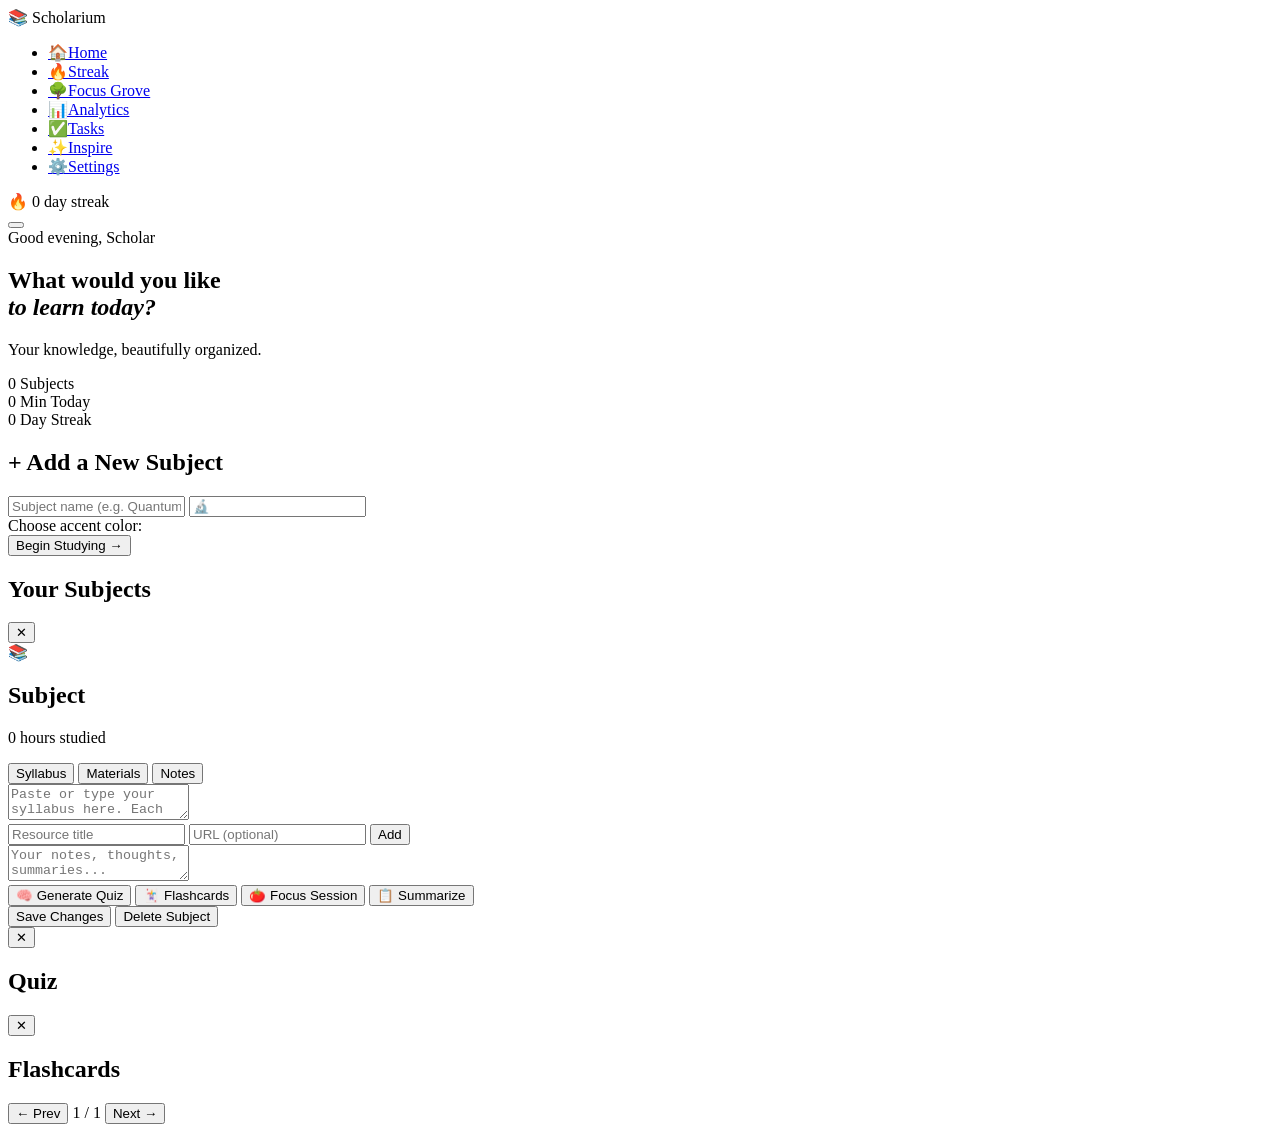
==== index.html @ d9ad67bb "Create index.html" ====
<!DOCTYPE html>
<html lang="en">
<head>
<meta charset="UTF-8">
<meta name="viewport" content="width=device-width, initial-scale=1.0">
<title>Scholarium — Your Study Sanctuary</title>
<link rel="stylesheet" href="theme.css">
<link rel="stylesheet" href="shared.css">
<link rel="preconnect" href="https://fonts.googleapis.com">
<link href="https://fonts.googleapis.com/css2?family=Cormorant+Garamond:ital,wght@0,300;0,400;0,600;1,300;1,400&family=Playfair+Display:ital,wght@0,700;1,500&family=EB+Garamond:ital,wght@0,400;0,500;1,400&family=Cinzel:wght@400;600&display=swap" rel="stylesheet">
</head>
<body>
<div class="page-wrapper">
  <!-- Ambient particles -->
  <div class="ambient-bg" id="ambientBg"></div>

  <!-- NAV -->
  <nav class="nav-sidebar" id="navSidebar">
    <div class="nav-logo">
      <span class="nav-logo-icon">📚</span>
      <span class="nav-logo-text">Scholarium</span>
    </div>
    <ul class="nav-links">
      <li><a href="index.html" class="nav-link active"><span class="nav-icon">🏠</span><span>Home</span></a></li>
      <li><a href="streak.html" class="nav-link"><span class="nav-icon">🔥</span><span>Streak</span></a></li>
      <li><a href="pomodoro.html" class="nav-link"><span class="nav-icon">🌳</span><span>Focus Grove</span></a></li>
      <li><a href="analytics.html" class="nav-link"><span class="nav-icon">📊</span><span>Analytics</span></a></li>
      <li><a href="todo.html" class="nav-link"><span class="nav-icon">✅</span><span>Tasks</span></a></li>
      <li><a href="inspire.html" class="nav-link"><span class="nav-icon">✨</span><span>Inspire</span></a></li>
      <li><a href="settings.html" class="nav-link"><span class="nav-icon">⚙️</span><span>Settings</span></a></li>
    </ul>
    <div class="nav-streak-badge" id="navStreakBadge">
      <span class="streak-fire">🔥</span>
      <span id="navStreakCount">0</span>
      <span class="streak-label">day streak</span>
    </div>
  </nav>

  <!-- HAMBURGER -->
  <button class="hamburger" id="hamburger" onclick="toggleNav()">
    <span></span><span></span><span></span>
  </button>

  <!-- MAIN CONTENT -->
  <main class="main-content">
    <!-- Hero -->
    <section class="hero-section">
      <div class="hero-greeting" id="heroGreeting">Good evening, Scholar</div>
      <h1 class="hero-title">What would you like<br><em>to learn today?</em></h1>
      <p class="hero-sub">Your knowledge, beautifully organized.</p>
      <div class="hero-stats">
        <div class="hero-stat">
          <span class="hero-stat-val" id="hsTotalSubjects">0</span>
          <span class="hero-stat-lab">Subjects</span>
        </div>
        <div class="hero-stat-div"></div>
        <div class="hero-stat">
          <span class="hero-stat-val" id="hsTodayMins">0</span>
          <span class="hero-stat-lab">Min Today</span>
        </div>
        <div class="hero-stat-div"></div>
        <div class="hero-stat">
          <span class="hero-stat-val" id="hsStreak">0</span>
          <span class="hero-stat-lab">Day Streak</span>
        </div>
      </div>
    </section>

    <!-- Add Subject -->
    <section class="section-card add-subject-card">
      <h2 class="section-title">+ Add a New Subject</h2>
      <div class="add-subject-form">
        <div class="form-row">
          <input type="text" id="newSubjectName" class="fancy-input" placeholder="Subject name (e.g. Quantum Physics)">
          <input type="text" id="newSubjectEmoji" class="fancy-input emoji-input" placeholder="🔬" maxlength="2">
        </div>
        <div class="color-picker-row">
          <span class="cp-label">Choose accent color:</span>
          <div class="color-swatches" id="colorSwatches">
            <div class="swatch active" data-color="#c8956c" style="background:#c8956c"></div>
            <div class="swatch" data-color="#7b9e8e" style="background:#7b9e8e"></div>
            <div class="swatch" data-color="#9b7fa8" style="background:#9b7fa8"></div>
            <div class="swatch" data-color="#d4a04a" style="background:#d4a04a"></div>
            <div class="swatch" data-color="#6e8fad" style="background:#6e8fad"></div>
            <div class="swatch" data-color="#c26b6b" style="background:#c26b6b"></div>
          </div>
        </div>
        <button class="btn-primary" onclick="addSubject()">Begin Studying →</button>
      </div>
    </section>

    <!-- Subjects Grid -->
    <section class="subjects-section">
      <h2 class="section-title">Your Subjects</h2>
      <div class="subjects-grid" id="subjectsGrid">
        <!-- populated by JS -->
      </div>
      <div class="empty-state" id="emptySubjects" style="display:none">
        <div class="empty-icon">📖</div>
        <p>No subjects yet. Add one above to begin your journey.</p>
      </div>
    </section>
  </main>
</div>

<!-- Subject Modal -->
<div class="modal-overlay" id="subjectModal" onclick="closeModal(event)">
  <div class="modal-box" onclick="event.stopPropagation()">
    <button class="modal-close" onclick="closeSubjectModal()">✕</button>
    <div class="modal-subject-header" id="modalSubjectHeader">
      <span class="modal-subject-icon" id="modalIcon">📚</span>
      <div>
        <h2 class="modal-subject-name" id="modalSubjectName">Subject</h2>
        <p class="modal-subject-time" id="modalSubjectTime">0 hours studied</p>
      </div>
    </div>
    <div class="modal-tabs">
      <button class="modal-tab active" onclick="switchTab('syllabus', this)">Syllabus</button>
      <button class="modal-tab" onclick="switchTab('materials', this)">Materials</button>
      <button class="modal-tab" onclick="switchTab('notes', this)">Notes</button>
    </div>
    <div class="modal-tab-content" id="tabSyllabus">
      <textarea id="syllabusText" class="fancy-textarea" placeholder="Paste or type your syllabus here. Each topic on a new line..."></textarea>
      <div class="syllabus-topics" id="syllabusTopicsList"></div>
    </div>
    <div class="modal-tab-content hidden" id="tabMaterials">
      <div class="materials-add-row">
        <input type="text" id="matTitle" class="fancy-input" placeholder="Resource title">
        <input type="url" id="matUrl" class="fancy-input" placeholder="URL (optional)">
        <button class="btn-secondary" onclick="addMaterial()">Add</button>
      </div>
      <div id="materialsList" class="materials-list"></div>
    </div>
    <div class="modal-tab-content hidden" id="tabNotes">
      <textarea id="notesText" class="fancy-textarea tall" placeholder="Your notes, thoughts, summaries..."></textarea>
    </div>
    <div class="modal-actions">
      <button class="btn-action" onclick="generateQuiz()">🧠 Generate Quiz</button>
      <button class="btn-action" onclick="makeFlashcards()">🃏 Flashcards</button>
      <button class="btn-action" onclick="goPomodoro()">🍅 Focus Session</button>
      <button class="btn-action" onclick="summarizeSyllabus()">📋 Summarize</button>
    </div>
    <div class="btn-row-bottom">
      <button class="btn-primary" onclick="saveSubjectData()">Save Changes</button>
      <button class="btn-danger" onclick="deleteSubject()">Delete Subject</button>
    </div>
  </div>
</div>

<!-- Quiz Modal -->
<div class="modal-overlay" id="quizModal" onclick="closeQuizModal(event)">
  <div class="modal-box" onclick="event.stopPropagation()">
    <button class="modal-close" onclick="closeQuizModal()">✕</button>
    <h2 class="modal-title" id="quizTitle">Quiz</h2>
    <div id="quizContent" class="quiz-content"></div>
  </div>
</div>

<!-- Flashcard Modal -->
<div class="modal-overlay" id="flashModal" onclick="closeFlashModal(event)">
  <div class="modal-box flash-modal-box" onclick="event.stopPropagation()">
    <button class="modal-close" onclick="closeFlashModal()">✕</button>
    <h2 class="modal-title" id="flashTitle">Flashcards</h2>
    <div id="flashContent" class="flash-content">
      <div class="flashcard" id="flashcard" onclick="flipCard()">
        <div class="flashcard-inner" id="flashcardInner">
          <div class="flashcard-front" id="flashFront"></div>
          <div class="flashcard-back" id="flashBack"></div>
        </div>
      </div>
      <div class="flash-nav">
        <button class="btn-secondary" onclick="prevCard()">← Prev</button>
        <span id="flashCounter">1 / 1</span>
        <button class="btn-secondary" onclick="nextCard()">Next →</button>
      </div>
    </div>
  </div>
</div>

<script src="app.js"></script>
<script>
// Home page specific
document.addEventListener('DOMContentLoaded', () => {
  applyTheme();
  updateGreeting();
  renderSubjects();
  updateHeroStats();
  spawnParticles();
  initColorSwatches();
  checkAndUpdateStreak();
});

function updateGreeting() {
  const h = new Date().getHours();
  const g = h < 12 ? 'Good morning' : h < 17 ? 'Good afternoon' : 'Good evening';
  document.getElementById('heroGreeting').textContent = `${g}, Scholar`;
}

function updateHeroStats() {
  const subjects = getSubjects();
  const streak = getStreak();
  const todayMins = getTodayStudyMins();
  document.getElementById('hsTotalSubjects').textContent = subjects.length;
  document.getElementById('hsStreak').textContent = streak;
  document.getElementById('hsTodayMins').textContent = todayMins;
  document.getElementById('navStreakCount').textContent = streak;
}

let selectedColor = '#c8956c';
let currentSubjectId = null;
let currentTab = 'syllabus';
let flashcards = [];
let flashIdx = 0;

function initColorSwatches() {
  document.querySelectorAll('.swatch').forEach(s => {
    s.addEventListener('click', () => {
      document.querySelectorAll('.swatch').forEach(x => x.classList.remove('active'));
      s.classList.add('active');
      selectedColor = s.dataset.color;
    });
  });
}

function addSubject() {
  const name = document.getElementById('newSubjectName').value.trim();
  const emoji = document.getElementById('newSubjectEmoji').value.trim() || '📚';
  if (!name) { showToast('Please enter a subject name!'); return; }
  const subjects = getSubjects();
  const id = Date.now().toString();
  subjects.push({ id, name, emoji, color: selectedColor, syllabus: '', materials: [], notes: '', timeStudied: 0, createdAt: new Date().toISOString() });
  saveSubjects(subjects);
  document.getElementById('newSubjectName').value = '';
  document.getElementById('newSubjectEmoji').value = '';
  renderSubjects();
  updateHeroStats();
  showToast('Subject added! 📚');
}

function renderSubjects() {
  const subjects = getSubjects();
  const grid = document.getElementById('subjectsGrid');
  const empty = document.getElementById('emptySubjects');
  grid.innerHTML = '';
  if (!subjects.length) { empty.style.display = 'flex'; return; }
  empty.style.display = 'none';
  subjects.forEach(s => {
    const hours = Math.floor((s.timeStudied || 0) / 60);
    const mins = (s.timeStudied || 0) % 60;
    const timeStr = hours > 0 ? `${hours}h ${mins}m` : `${mins}m`;
    const card = document.createElement('div');
    card.className = 'subject-card';
    card.style.setProperty('--subject-color', s.color || '#c8956c');
    card.innerHTML = `
      <div class="subject-card-glow"></div>
      <div class="subject-card-top">
        <span class="subject-emoji">${s.emoji}</span>
        <span class="subject-time-badge">${timeStr}</span>
      </div>
      <h3 class="subject-name">${s.name}</h3>
      <div class="subject-progress-bar"><div class="subject-progress-fill" style="width:${Math.min((s.timeStudied||0)/300*100,100)}%"></div></div>
      <div class="subject-card-actions">
        <button class="card-btn" onclick="openSubjectModal('${s.id}')">Open →</button>
        <button class="card-btn-icon" onclick="event.stopPropagation(); startFocusSession('${s.id}')">🍅</button>
      </div>
    `;
    grid.appendChild(card);
  });
}

function openSubjectModal(id) {
  const subjects = getSubjects();
  const s = subjects.find(x => x.id === id);
  if (!s) return;
  currentSubjectId = id;
  document.getElementById('modalIcon').textContent = s.emoji;
  document.getElementById('modalSubjectName').textContent = s.name;
  document.getElementById('modalSubjectHeader').style.setProperty('--subject-color', s.color);
  const hours = Math.floor((s.timeStudied || 0) / 60);
  const mins = (s.timeStudied || 0) % 60;
  document.getElementById('modalSubjectTime').textContent = `${hours}h ${mins}m studied`;
  document.getElementById('syllabusText').value = s.syllabus || '';
  document.getElementById('notesText').value = s.notes || '';
  renderMaterials(s.materials || []);
  renderSyllabusTopics(s.syllabus || '');
  switchTab('syllabus', document.querySelector('.modal-tab.active'));
  document.getElementById('subjectModal').classList.add('active');
}

function closeSubjectModal() { document.getElementById('subjectModal').classList.remove('active'); }
function closeModal(e) { if (e.target === document.getElementById('subjectModal')) closeSubjectModal(); }

function switchTab(tab, btn) {
  currentTab = tab;
  document.querySelectorAll('.modal-tab-content').forEach(t => t.classList.add('hidden'));
  document.querySelectorAll('.modal-tab').forEach(t => t.classList.remove('active'));
  document.getElementById('tab' + tab.charAt(0).toUpperCase() + tab.slice(1)).classList.remove('hidden');
  if (btn) btn.classList.add('active');
  if (tab === 'syllabus') renderSyllabusTopics(document.getElementById('syllabusText').value);
}

function renderSyllabusTopics(text) {
  const topics = text.split('\n').filter(t => t.trim());
  const list = document.getElementById('syllabusTopicsList');
  list.innerHTML = topics.map((t, i) => `<div class="topic-chip"><span class="topic-num">${i+1}</span>${t.trim()}</div>`).join('');
  document.getElementById('syllabusText').oninput = () => renderSyllabusTopics(document.getElementById('syllabusText').value);
}

function renderMaterials(mats) {
  const list = document.getElementById('materialsList');
  list.innerHTML = mats.map((m, i) => `
    <div class="material-item">
      <span class="mat-icon">📄</span>
      <div class="mat-info">
        <span class="mat-title">${m.title}</span>
        ${m.url ? `<a href="${m.url}" target="_blank" class="mat-url">${m.url}</a>` : ''}
      </div>
      <button class="mat-del" onclick="deleteMaterial(${i})">✕</button>
    </div>
  `).join('');
}

function addMaterial() {
  const title = document.getElementById('matTitle').value.trim();
  const url = document.getElementById('matUrl').value.trim();
  if (!title) return;
  const subjects = getSubjects();
  const s = subjects.find(x => x.id === currentSubjectId);
  if (!s) return;
  s.materials = s.materials || [];
  s.materials.push({ title, url });
  saveSubjects(subjects);
  renderMaterials(s.materials);
  document.getElementById('matTitle').value = '';
  document.getElementById('matUrl').value = '';
}

function deleteMaterial(i) {
  const subjects = getSubjects();
  const s = subjects.find(x => x.id === currentSubjectId);
  if (!s) return;
  s.materials.splice(i, 1);
  saveSubjects(subjects);
  renderMaterials(s.materials);
}

function saveSubjectData() {
  const subjects = getSubjects();
  const s = subjects.find(x => x.id === currentSubjectId);
  if (!s) return;
  s.syllabus = document.getElementById('syllabusText').value;
  s.notes = document.getElementById('notesText').value;
  saveSubjects(subjects);
  renderSubjects();
  showToast('Saved! ✨');
}

function deleteSubject() {
  if (!confirm('Delete this subject? This cannot be undone.')) return;
  let subjects = getSubjects().filter(x => x.id !== currentSubjectId);
  saveSubjects(subjects);
  closeSubjectModal();
  renderSubjects();
  updateHeroStats();
  showToast('Subject deleted.');
}

function goPomodoro() {
  const subjects = getSubjects();
  const s = subjects.find(x => x.id === currentSubjectId);
  localStorage.setItem('pomodoroSubject', JSON.stringify({ id: s.id, name: s.name, emoji: s.emoji }));
  window.location.href = 'pomodoro.html';
}

function startFocusSession(id) {
  const subjects = getSubjects();
  const s = subjects.find(x => x.id === id);
  localStorage.setItem('pomodoroSubject', JSON.stringify({ id: s.id, name: s.name, emoji: s.emoji }));
  window.location.href = 'pomodoro.html';
}

async function generateQuiz() {
  const subjects = getSubjects();
  const s = subjects.find(x => x.id === currentSubjectId);
  const syllabus = s?.syllabus || '';
  if (!syllabus.trim()) { showToast('Add a syllabus first!'); return; }
  document.getElementById('quizTitle').textContent = `Quiz: ${s.name}`;
  document.getElementById('quizContent').innerHTML = '<div class="loading-quiz"><div class="spinner"></div><p>Generating quiz questions...</p></div>';
  document.getElementById('quizModal').classList.add('active');
  try {
    const res = await fetch('https://api.anthropic.com/v1/messages', {
      method: 'POST',
      headers: { 'Content-Type': 'application/json' },
      body: JSON.stringify({
        model: 'claude-sonnet-4-20250514',
        max_tokens: 1000,
        messages: [{ role: 'user', content: `Generate 5 multiple choice quiz questions based on this syllabus. Return ONLY valid JSON array, no markdown, no explanation:\n${syllabus}\n\nFormat: [{"question":"...","options":["A)...","B)...","C)...","D)..."],"answer":"A"}]` }]
      })
    });
    const data = await res.json();
    const text = data.content?.[0]?.text || '[]';
    const cleaned = text.replace(/```json|```/g, '').trim();
    const questions = JSON.parse(cleaned);
    renderQuiz(questions);
  } catch(e) {
    document.getElementById('quizContent').innerHTML = '<p class="error-msg">Could not generate quiz. Please try again.</p>';
  }
}

function renderQuiz(questions) {
  let html = '<div class="quiz-questions">';
  questions.forEach((q, qi) => {
    html += `<div class="quiz-q"><p class="q-text"><strong>Q${qi+1}.</strong> ${q.question}</p><div class="q-options">`;
    q.options.forEach((opt, oi) => {
      html += `<label class="q-option"><input type="radio" name="q${qi}" value="${opt[0]}"> ${opt}</label>`;
    });
    html += `</div><div class="q-reveal hidden" id="reveal${qi}"><span class="correct-badge">✓ Correct: ${q.answer}) ${q.options.find(o=>o.startsWith(q.answer))||''}</span></div></div>`;
  });
  html += `</div><button class="btn-primary mt" onclick="checkQuiz(${JSON.stringify(questions).replace(/"/g,'&quot;')})">Check Answers</button>`;
  document.getElementById('quizContent').innerHTML = html;
}

function checkQuiz(questions) {
  let score = 0;
  questions.forEach((q, qi) => {
    const sel = document.querySelector(`input[name="q${qi}"]:checked`);
    const reveal = document.getElementById(`reveal${qi}`);
    reveal.classList.remove('hidden');
    if (sel && sel.value === q.answer) { score++; reveal.querySelector('.correct-badge').style.color = 'var(--success)'; }
    else reveal.querySelector('.correct-badge').style.color = 'var(--error)';
  });
  showToast(`Score: ${score}/${questions.length} 🎉`);
}

function closeQuizModal(e) {
  if (!e || e.target === document.getElementById('quizModal')) document.getElementById('quizModal').classList.remove('active');
}

async function makeFlashcards() {
  const subjects = getSubjects();
  const s = subjects.find(x => x.id === currentSubjectId);
  const syllabus = s?.syllabus || '';
  if (!syllabus.trim()) { showToast('Add a syllabus first!'); return; }
  document.getElementById('flashTitle').textContent = `Flashcards: ${s.name}`;
  document.getElementById('flashcard').style.display = 'none';
  document.querySelector('.flash-nav').style.display = 'none';
  document.getElementById('flashContent').insertAdjacentHTML('afterbegin', '<div class="loading-quiz" id="flashLoading"><div class="spinner"></div><p>Creating flashcards...</p></div>');
  document.getElementById('flashModal').classList.add('active');
  try {
    const res = await fetch('https://api.anthropic.com/v1/messages', {
      method: 'POST',
      headers: { 'Content-Type': 'application/json' },
      body: JSON.stringify({
        model: 'claude-sonnet-4-20250514',
        max_tokens: 1000,
        messages: [{ role: 'user', content: `Create 8 flashcards from this syllabus. Return ONLY valid JSON, no markdown:\n${syllabus}\n\nFormat: [{"front":"term or question","back":"definition or answer"}]` }]
      })
    });
    const data = await res.json();
    const text = data.content?.[0]?.text || '[]';
    const cleaned = text.replace(/```json|```/g, '').trim();
    flashcards = JSON.parse(cleaned);
    flashIdx = 0;
    document.getElementById('flashLoading')?.remove();
    showFlashcard();
    document.getElementById('flashcard').style.display = 'block';
    document.querySelector('.flash-nav').style.display = 'flex';
  } catch(e) {
    document.getElementById('flashLoading')?.remove();
    document.getElementById('flashContent').insertAdjacentHTML('afterbegin', '<p class="error-msg">Could not create flashcards.</p>');
  }
}

function showFlashcard() {
  if (!flashcards.length) return;
  const card = flashcards[flashIdx];
  document.getElementById('flashFront').textContent = card.front;
  document.getElementById('flashBack').textContent = card.back;
  document.getElementById('flashcardInner').classList.remove('flipped');
  document.getElementById('flashCounter').textContent = `${flashIdx+1} / ${flashcards.length}`;
}

function flipCard() { document.getElementById('flashcardInner').classList.toggle('flipped'); }
function prevCard() { if (flashIdx > 0) { flashIdx--; showFlashcard(); } }
function nextCard() { if (flashIdx < flashcards.length-1) { flashIdx++; showFlashcard(); } }
function closeFlashModal(e) { if (!e || e.target === document.getElementById('flashModal')) document.getElementById('flashModal').classList.remove('active'); }

async function summarizeSyllabus() {
  const subjects = getSubjects();
  const s = subjects.find(x => x.id === currentSubjectId);
  const syllabus = s?.syllabus || '';
  if (!syllabus.trim()) { showToast('Add a syllabus first!'); return; }
  showToast('Summarizing... ✨');
  try {
    const res = await fetch('https://api.anthropic.com/v1/messages', {
      method: 'POST',
      headers: { 'Content-Type': 'application/json' },
      body: JSON.stringify({
        model: 'claude-sonnet-4-20250514',
        max_tokens: 1000,
        messages: [{ role: 'user', content: `Summarize this syllabus into key learning objectives and main topics, beautifully formatted:\n${syllabus}` }]
      })
    });
    const data = await res.json();
    const text = data.content?.[0]?.text || '';
    document.getElementById('notesText').value = (document.getElementById('notesText').value ? document.getElementById('notesText').value + '\n\n--- AI Summary ---\n' : '--- AI Summary ---\n') + text;
    switchTab('notes', document.querySelectorAll('.modal-tab')[2]);
    showToast('Summary added to notes! 📋');
  } catch(e) { showToast('Could not summarize.'); }
}

function spawnParticles() {
  const bg = document.getElementById('ambientBg');
  for (let i = 0; i < 18; i++) {
    const p = document.createElement('div');
    p.className = 'particle';
    p.style.cssText = `left:${Math.random()*100}%;top:${Math.random()*100}%;animation-delay:${Math.random()*8}s;animation-duration:${6+Math.random()*6}s;width:${2+Math.random()*3}px;height:${2+Math.random()*3}px;opacity:${0.1+Math.random()*0.3}`;
    bg.appendChild(p);
  }
}
</script>
</body>
</html>
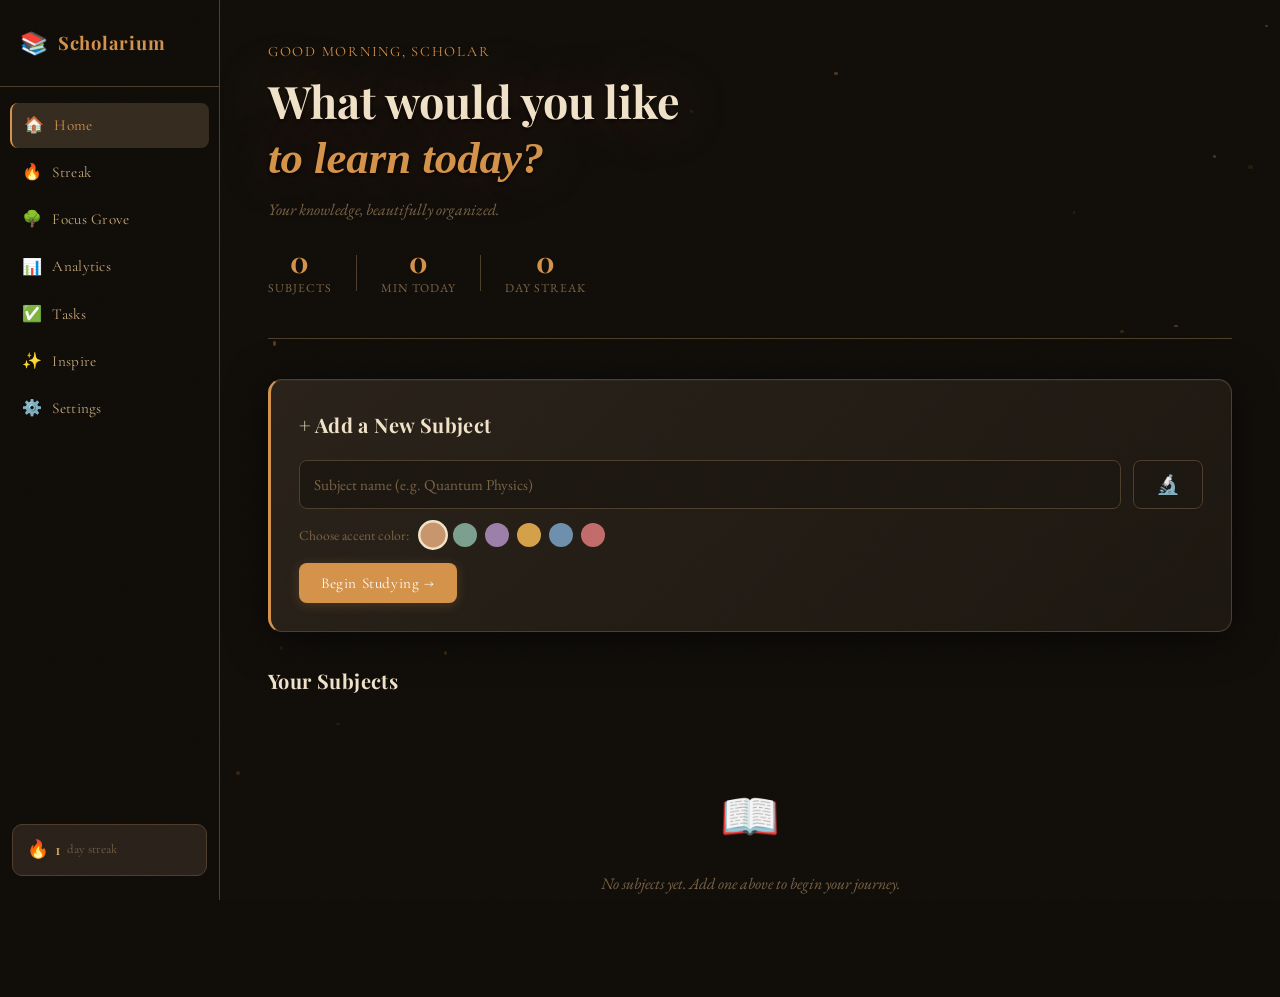
==== commit 5b38d797: "Update index.html" ====
--- a/index.html
+++ b/index.html
@@ -2,7 +2,7 @@
 <html lang="en">
 <head>
 <meta charset="UTF-8">
-<meta name="viewport" content="width=device-width, initial-scale=1.0">
+<meta name="viewport" content="width=device-width, initial-scale=1.0, viewport-fit=cover">
 <title>Scholarium — Your Study Sanctuary</title>
 <link rel="stylesheet" href="theme.css">
 <link rel="stylesheet" href="shared.css">
@@ -21,13 +21,13 @@
       <span class="nav-logo-text">Scholarium</span>
     </div>
     <ul class="nav-links">
-      <li><a href="index.html" class="nav-link active"><span class="nav-icon">🏠</span><span>Home</span></a></li>
-      <li><a href="streak.html" class="nav-link"><span class="nav-icon">🔥</span><span>Streak</span></a></li>
-      <li><a href="pomodoro.html" class="nav-link"><span class="nav-icon">🌳</span><span>Focus Grove</span></a></li>
-      <li><a href="analytics.html" class="nav-link"><span class="nav-icon">📊</span><span>Analytics</span></a></li>
-      <li><a href="todo.html" class="nav-link"><span class="nav-icon">✅</span><span>Tasks</span></a></li>
-      <li><a href="inspire.html" class="nav-link"><span class="nav-icon">✨</span><span>Inspire</span></a></li>
-      <li><a href="settings.html" class="nav-link"><span class="nav-icon">⚙️</span><span>Settings</span></a></li>
+      <li><a href="index.html" class="nav-link active" onclick="closeNav()"><span class="nav-icon">🏠</span><span>Home</span></a></li>
+      <li><a href="streak.html" class="nav-link" onclick="closeNav()"><span class="nav-icon">🔥</span><span>Streak</span></a></li>
+      <li><a href="pomodoro.html" class="nav-link" onclick="closeNav()"><span class="nav-icon">🌳</span><span>Focus Grove</span></a></li>
+      <li><a href="analytics.html" class="nav-link" onclick="closeNav()"><span class="nav-icon">📊</span><span>Analytics</span></a></li>
+      <li><a href="todo.html" class="nav-link" onclick="closeNav()"><span class="nav-icon">✅</span><span>Tasks</span></a></li>
+      <li><a href="inspire.html" class="nav-link" onclick="closeNav()"><span class="nav-icon">✨</span><span>Inspire</span></a></li>
+      <li><a href="settings.html" class="nav-link" onclick="closeNav()"><span class="nav-icon">⚙️</span><span>Settings</span></a></li>
     </ul>
     <div class="nav-streak-badge" id="navStreakBadge">
       <span class="streak-fire">🔥</span>
@@ -176,6 +176,23 @@
     </div>
   </div>
 </div>
+
+
+<!-- Nav overlay (mobile) -->
+<div class="nav-overlay" id="navOverlay"></div>
+
+<!-- Bottom nav (mobile) -->
+<nav class="bottom-nav">
+  <div class="bottom-nav-inner">
+    <a href="index.html" class="bottom-nav-item active"><span class="bottom-nav-icon">🏠</span><span class="bottom-nav-label">Home</span></a>
+    <a href="streak.html" class="bottom-nav-item "><span class="bottom-nav-icon">🔥</span><span class="bottom-nav-label">Streak</span></a>
+    <a href="pomodoro.html" class="bottom-nav-item "><span class="bottom-nav-icon">🌳</span><span class="bottom-nav-label">Grove</span></a>
+    <a href="analytics.html" class="bottom-nav-item "><span class="bottom-nav-icon">📊</span><span class="bottom-nav-label">Stats</span></a>
+    <a href="todo.html" class="bottom-nav-item "><span class="bottom-nav-icon">✅</span><span class="bottom-nav-label">Tasks</span></a>
+    <a href="inspire.html" class="bottom-nav-item "><span class="bottom-nav-icon">✨</span><span class="bottom-nav-label">Inspire</span></a>
+    <a href="settings.html" class="bottom-nav-item "><span class="bottom-nav-icon">⚙️</span><span class="bottom-nav-label">Settings</span></a>
+  </div>
+</nav>
 
 <script src="app.js"></script>
 <script>
--- a/theme.css
+++ b/theme.css
@@ -0,0 +1,317 @@
+/* ===== SCHOLARIUM — THEME CSS ===== */
+
+/* ──────────────────────────────────────────
+   DARK ACADEMIA — Candlelight. Dusty tomes.
+   ────────────────────────────────────────── */
+:root,
+[data-theme="dark-academia"] {
+  --bg:              #110e0a;
+  --bg2:             #1c1710;
+  --bg3:             #261f15;
+  --surface:         #2a221a;
+  --surface2:        #352b1f;
+  --border:          #4e3e2c;
+  --text:            #f0e2c8;
+  --text2:           #c4a87a;
+  --text3:           #7a6244;
+  --accent:          #d4924a;
+  --accent2:         #e8c06a;
+  --accent3:         #a06838;
+  --glow:            rgba(212,146,74,0.22);
+  --glow2:           rgba(232,192,106,0.14);
+  --success:         #6e9e7e;
+  --error:           #b85050;
+  --nav-bg:          rgba(17,14,10,0.97);
+  --card-shadow:     0 6px 40px rgba(0,0,0,0.6), inset 0 1px 0 rgba(255,255,255,0.04);
+  --particle-color:  #d4924a;
+  --font-display:    'Playfair Display', 'Cormorant Garamond', Georgia, serif;
+  --font-body:       'EB Garamond', Georgia, serif;
+  --font-ui:         'Cormorant Garamond', Georgia, serif;
+  --hero-gradient:   radial-gradient(ellipse at 30% 60%, #2a1a08 0%, #110e0a 60%);
+  --hero-text-shadow:0 0 60px rgba(212,146,74,0.35), 0 2px 4px rgba(0,0,0,0.8);
+  --scrollbar-thumb: #4e3e2c;
+  --nav-accent-line: #d4924a;
+  --ring-color:      #d4924a;
+  --tree-trunk:      #7a5c30;
+  --tree-foliage:    #4a7a50;
+  --ground-color:    #2a1e0e;
+  --sky-color:       #1a1208;
+}
+
+/* ──────────────────────────────────────────
+   LIGHT ACADEMIA — Parchment. Morning libraries.
+   ────────────────────────────────────────── */
+[data-theme="light-academia"] {
+  --bg:              #f2ead8;
+  --bg2:             #e8dfc8;
+  --bg3:             #dcd2ba;
+  --surface:         #faf6ec;
+  --surface2:        #f0e8d4;
+  --border:          #c4b090;
+  --text:            #2a1e0c;
+  --text2:           #5c4422;
+  --text3:           #9a7c50;
+  --accent:          #7a4e28;
+  --accent2:         #c4843c;
+  --accent3:         #9a6038;
+  --glow:            rgba(122,78,40,0.18);
+  --glow2:           rgba(196,132,60,0.12);
+  --success:         #4e7850;
+  --error:           #963030;
+  --nav-bg:          rgba(242,234,216,0.97);
+  --card-shadow:     0 4px 24px rgba(80,50,20,0.14), inset 0 1px 0 rgba(255,255,255,0.7);
+  --particle-color:  #c4843c;
+  --font-display:    'Playfair Display', 'Cormorant Garamond', Georgia, serif;
+  --font-body:       'EB Garamond', Georgia, serif;
+  --font-ui:         'Cormorant Garamond', Georgia, serif;
+  --hero-gradient:   radial-gradient(ellipse at 60% 30%, #f8f0d8 0%, #e8dcc4 100%);
+  --hero-text-shadow:0 0 40px rgba(122,78,40,0.18), 0 1px 2px rgba(80,50,20,0.3);
+  --scrollbar-thumb: #c4b090;
+  --nav-accent-line: #7a4e28;
+  --ring-color:      #7a4e28;
+  --tree-trunk:      #6e4820;
+  --tree-foliage:    #5a8040;
+  --ground-color:    #c4a060;
+  --sky-color:       #d8c8a0;
+}
+
+/* ──────────────────────────────────────────
+   COTTAGECORE — Moss and rain. Wild herbs.
+   ────────────────────────────────────────── */
+[data-theme="cottagecore"] {
+  --bg:              #0e130e;
+  --bg2:             #141b12;
+  --bg3:             #1c2418;
+  --surface:         #202a1c;
+  --surface2:        #2a3624;
+  --border:          #3e5434;
+  --text:            #e4f0d8;
+  --text2:           #a8c890;
+  --text3:           #6a8858;
+  --accent:          #7ec86e;
+  --accent2:         #c8d870;
+  --accent3:         #5ea050;
+  --glow:            rgba(126,200,110,0.2);
+  --glow2:           rgba(200,216,112,0.13);
+  --success:         #7ec86e;
+  --error:           #c86060;
+  --nav-bg:          rgba(14,19,14,0.97);
+  --card-shadow:     0 6px 32px rgba(0,0,0,0.5), inset 0 1px 0 rgba(126,200,110,0.06);
+  --particle-color:  #7ec86e;
+  --font-display:    'Playfair Display', Georgia, serif;
+  --font-body:       'EB Garamond', Georgia, serif;
+  --font-ui:         'Cormorant Garamond', Georgia, serif;
+  --hero-gradient:   radial-gradient(ellipse at 20% 70%, #0a1a08 0%, #0e130e 70%);
+  --hero-text-shadow:0 0 50px rgba(126,200,110,0.3), 0 2px 4px rgba(0,0,0,0.7);
+  --scrollbar-thumb: #3e5434;
+  --nav-accent-line: #7ec86e;
+  --ring-color:      #7ec86e;
+  --tree-trunk:      #5a3a18;
+  --tree-foliage:    #4a9040;
+  --ground-color:    #1e3018;
+  --sky-color:       #0e1a0e;
+}
+
+/* ──────────────────────────────────────────
+   INDIE — Neon signs. Vinyl records. 2am glow.
+   ────────────────────────────────────────── */
+[data-theme="indie"] {
+  --bg:              #08080f;
+  --bg2:             #0e0e1c;
+  --bg3:             #141428;
+  --surface:         #181830;
+  --surface2:        #1e1e3c;
+  --border:          #30305a;
+  --text:            #f0eaff;
+  --text2:           #b090e0;
+  --text3:           #6858a0;
+  --accent:          #e060f0;
+  --accent2:         #60c0f8;
+  --accent3:         #a050e0;
+  --glow:            rgba(224,96,240,0.25);
+  --glow2:           rgba(96,192,248,0.18);
+  --success:         #50e0a0;
+  --error:           #f06060;
+  --nav-bg:          rgba(8,8,15,0.97);
+  --card-shadow:     0 6px 40px rgba(0,0,0,0.7), 0 0 0 1px rgba(224,96,240,0.08);
+  --particle-color:  #e060f0;
+  --font-display:    'Playfair Display', sans-serif;
+  --font-body:       'EB Garamond', serif;
+  --font-ui:         'Cormorant Garamond', serif;
+  --hero-gradient:   radial-gradient(ellipse at 40% 50%, #1a0820 0%, #08080f 65%);
+  --hero-text-shadow:0 0 40px rgba(224,96,240,0.5), 0 0 80px rgba(96,192,248,0.2);
+  --scrollbar-thumb: #30305a;
+  --nav-accent-line: #e060f0;
+  --ring-color:      #e060f0;
+  --tree-trunk:      #604090;
+  --tree-foliage:    #a030c0;
+  --ground-color:    #140820;
+  --sky-color:       #080810;
+}
+
+/* ──────────────────────────────────────────
+   ETHEREAL — Quartz crystals. Cloud temples.
+   ────────────────────────────────────────── */
+[data-theme="ethereal"] {
+  --bg:              #f8f4ff;
+  --bg2:             #f0ebff;
+  --bg3:             #e6dfff;
+  --surface:         #ffffff;
+  --surface2:        #f5f0ff;
+  --border:          #ccc0f0;
+  --text:            #281440;
+  --text2:           #5c3890;
+  --text3:           #9878c8;
+  --accent:          #8840d0;
+  --accent2:         #d060f0;
+  --accent3:         #6030b0;
+  --glow:            rgba(136,64,208,0.18);
+  --glow2:           rgba(208,96,240,0.12);
+  --success:         #40c888;
+  --error:           #e04060;
+  --nav-bg:          rgba(248,244,255,0.97);
+  --card-shadow:     0 4px 28px rgba(100,60,180,0.14), inset 0 1px 0 rgba(255,255,255,0.9);
+  --particle-color:  #8840d0;
+  --font-display:    'Playfair Display', serif;
+  --font-body:       'EB Garamond', serif;
+  --font-ui:         'Cormorant Garamond', serif;
+  --hero-gradient:   radial-gradient(ellipse at 60% 40%, #f0e4ff 0%, #e8dcff 100%);
+  --hero-text-shadow:0 0 40px rgba(136,64,208,0.28), 0 1px 2px rgba(80,40,160,0.2);
+  --scrollbar-thumb: #ccc0f0;
+  --nav-accent-line: #8840d0;
+  --ring-color:      #8840d0;
+  --tree-trunk:      #6838a8;
+  --tree-foliage:    #a868e0;
+  --ground-color:    #e0d4f8;
+  --sky-color:       #f0e8ff;
+}
+
+/* ──────────────────────────────────────────
+   FAIRYCORE — Golden hour. Fireflies. Glades.
+   ────────────────────────────────────────── */
+[data-theme="fairycore"] {
+  --bg:              #0c0a04;
+  --bg2:             #16120a;
+  --bg3:             #201a0e;
+  --surface:         #261e10;
+  --surface2:        #302616;
+  --border:          #5c4820;
+  --text:            #fff8e0;
+  --text2:           #e0c060;
+  --text3:           #a08030;
+  --accent:          #f8b820;
+  --accent2:         #f8e060;
+  --accent3:         #e08820;
+  --glow:            rgba(248,184,32,0.28);
+  --glow2:           rgba(248,224,96,0.18);
+  --success:         #70c870;
+  --error:           #e05050;
+  --nav-bg:          rgba(12,10,4,0.97);
+  --card-shadow:     0 6px 40px rgba(0,0,0,0.6), 0 0 0 1px rgba(248,184,32,0.08);
+  --particle-color:  #f8b820;
+  --font-display:    'Playfair Display', serif;
+  --font-body:       'EB Garamond', serif;
+  --font-ui:         'Cormorant Garamond', serif;
+  --hero-gradient:   radial-gradient(ellipse at 50% 60%, #1e1408 0%, #0c0a04 65%);
+  --hero-text-shadow:0 0 60px rgba(248,184,32,0.45), 0 0 120px rgba(248,224,96,0.2);
+  --scrollbar-thumb: #5c4820;
+  --nav-accent-line: #f8b820;
+  --ring-color:      #f8b820;
+  --tree-trunk:      #6a4010;
+  --tree-foliage:    #c87820;
+  --ground-color:    #1a1208;
+  --sky-color:       #0a0804;
+}
+
+/* ──────────────────────────────────────────
+   WITCHY — Moonlit cauldrons. Purple smoke.
+   ────────────────────────────────────────── */
+[data-theme="witchy"] {
+  --bg:              #070510;
+  --bg2:             #0e0a1a;
+  --bg3:             #160f24;
+  --surface:         #1a1230;
+  --surface2:        #211840;
+  --border:          #3c2c60;
+  --text:            #ece0ff;
+  --text2:           #b090e0;
+  --text3:           #7050a8;
+  --accent:          #b040e0;
+  --accent2:         #e080ff;
+  --accent3:         #8020c0;
+  --glow:            rgba(176,64,224,0.28);
+  --glow2:           rgba(224,128,255,0.18);
+  --success:         #60c870;
+  --error:           #d05050;
+  --nav-bg:          rgba(7,5,16,0.98);
+  --card-shadow:     0 8px 48px rgba(0,0,0,0.75), 0 0 0 1px rgba(176,64,224,0.1);
+  --particle-color:  #b040e0;
+  --font-display:    'Playfair Display', serif;
+  --font-body:       'EB Garamond', serif;
+  --font-ui:         'Cormorant Garamond', serif;
+  --hero-gradient:   radial-gradient(ellipse at 50% 50%, #180828 0%, #070510 70%);
+  --hero-text-shadow:0 0 50px rgba(176,64,224,0.5), 0 0 100px rgba(224,128,255,0.2), 0 2px 4px rgba(0,0,0,0.9);
+  --scrollbar-thumb: #3c2c60;
+  --nav-accent-line: #b040e0;
+  --ring-color:      #b040e0;
+  --tree-trunk:      #4a1870;
+  --tree-foliage:    #8028b8;
+  --ground-color:    #100820;
+  --sky-color:       #050310;
+}
+
+/* ──────────────────────────────────────────
+   GALAXY — Nebulae. Star nurseries. Void.
+   ────────────────────────────────────────── */
+[data-theme="galaxy"] {
+  --bg:              #020408;
+  --bg2:             #050a14;
+  --bg3:             #091020;
+  --surface:         #0c1428;
+  --surface2:        #101c34;
+  --border:          #1e3050;
+  --text:            #c8e0ff;
+  --text2:           #6090d0;
+  --text3:           #304870;
+  --accent:          #38b0ff;
+  --accent2:         #00f0e8;
+  --accent3:         #6060ff;
+  --glow:            rgba(56,176,255,0.25);
+  --glow2:           rgba(0,240,232,0.15);
+  --success:         #40e888;
+  --error:           #f05858;
+  --nav-bg:          rgba(2,4,8,0.98);
+  --card-shadow:     0 8px 48px rgba(0,0,0,0.8), 0 0 0 1px rgba(56,176,255,0.08);
+  --particle-color:  #38b0ff;
+  --font-display:    'Cinzel', 'Playfair Display', serif;
+  --font-body:       'EB Garamond', serif;
+  --font-ui:         'Cormorant Garamond', serif;
+  --hero-gradient:   radial-gradient(ellipse at 30% 40%, #0a1830 0%, #020408 65%);
+  --hero-text-shadow:0 0 60px rgba(56,176,255,0.5), 0 0 120px rgba(0,240,232,0.2), 0 2px 4px rgba(0,0,0,0.9);
+  --scrollbar-thumb: #1e3050;
+  --nav-accent-line: #38b0ff;
+  --ring-color:      #38b0ff;
+  --tree-trunk:      #204060;
+  --tree-foliage:    #1868a0;
+  --ground-color:    #0a1830;
+  --sky-color:       #020408;
+}
+
+/* ─── Ring fill uses theme ring color ─── */
+.ring-fill {
+  stroke: var(--ring-color) !important;
+  filter: drop-shadow(0 0 8px var(--ring-color)) !important;
+}
+
+/* ─── Grain texture overlay ─── */
+body::after {
+  content: '';
+  position: fixed;
+  inset: 0;
+  pointer-events: none;
+  z-index: 9999;
+  opacity: 0.025;
+  background-image: url("data:image/svg+xml,%3Csvg viewBox='0 0 256 256' xmlns='http://www.w3.org/2000/svg'%3E%3Cfilter id='noise'%3E%3CfeTurbulence type='fractalNoise' baseFrequency='0.9' numOctaves='4' stitchTiles='stitch'/%3E%3C/filter%3E%3Crect width='100%25' height='100%25' filter='url(%23noise)'/%3E%3C/svg%3E");
+  background-size: 180px;
+  mix-blend-mode: overlay;
+}
--- a/shared.css
+++ b/shared.css
@@ -0,0 +1,952 @@
+/* ===== SHARED CSS ===== */
+*, *::before, *::after { box-sizing: border-box; margin: 0; padding: 0; }
+
+html { scroll-behavior: smooth; }
+
+body {
+  background: var(--bg);
+  color: var(--text);
+  font-family: var(--font-body);
+  font-size: 16px;
+  line-height: 1.7;
+  min-height: 100vh;
+  transition: background 0.5s, color 0.5s;
+}
+
+/* Scrollbar */
+::-webkit-scrollbar { width: 6px; }
+::-webkit-scrollbar-track { background: var(--bg2); }
+::-webkit-scrollbar-thumb { background: var(--scrollbar-thumb); border-radius: 3px; }
+
+/* Page wrapper */
+.page-wrapper {
+  display: flex;
+  min-height: 100vh;
+  position: relative;
+  overflow-x: hidden;
+}
+
+/* Ambient BG */
+.ambient-bg {
+  position: fixed;
+  inset: 0;
+  pointer-events: none;
+  z-index: 0;
+  overflow: hidden;
+}
+
+.particle {
+  position: absolute;
+  border-radius: 50%;
+  background: var(--particle-color);
+  animation: float-particle linear infinite;
+}
+
+@keyframes float-particle {
+  0% { transform: translateY(0) scale(1); opacity: 0; }
+  10% { opacity: 1; }
+  90% { opacity: 0.6; }
+  100% { transform: translateY(-80px) scale(0.3); opacity: 0; }
+}
+
+/* NAV SIDEBAR */
+.nav-sidebar {
+  position: fixed;
+  left: 0; top: 0; bottom: 0;
+  width: 220px;
+  background: var(--nav-bg);
+  border-right: 1px solid var(--border);
+  z-index: 100;
+  display: flex;
+  flex-direction: column;
+  padding: 24px 0;
+  backdrop-filter: blur(20px);
+  transition: transform 0.35s cubic-bezier(.77,0,.18,1);
+}
+
+.nav-logo {
+  display: flex;
+  align-items: center;
+  gap: 10px;
+  padding: 0 20px 24px;
+  border-bottom: 1px solid var(--border);
+  margin-bottom: 16px;
+}
+.nav-logo-icon { font-size: 1.4rem; }
+.nav-logo-text {
+  font-family: var(--font-display);
+  font-size: 1.15rem;
+  color: var(--accent);
+  letter-spacing: 0.04em;
+  font-weight: 700;
+}
+
+.nav-links { list-style: none; flex: 1; padding: 0 10px; }
+
+.nav-link {
+  display: flex;
+  align-items: center;
+  gap: 10px;
+  padding: 9px 12px;
+  border-radius: 8px;
+  color: var(--text2);
+  text-decoration: none;
+  font-family: var(--font-ui);
+  font-size: 0.95rem;
+  letter-spacing: 0.02em;
+  transition: all 0.2s;
+  margin-bottom: 2px;
+}
+.nav-link:hover { background: var(--surface); color: var(--text); transform: translateX(3px); }
+.nav-link.active { background: var(--surface2); color: var(--accent); border-left: 2px solid var(--accent); }
+.nav-icon { font-size: 1rem; }
+
+.nav-streak-badge {
+  margin: 16px 12px 0;
+  background: var(--surface);
+  border: 1px solid var(--border);
+  border-radius: 10px;
+  padding: 10px 14px;
+  display: flex;
+  align-items: center;
+  gap: 6px;
+  font-family: var(--font-ui);
+  font-size: 0.9rem;
+}
+.streak-fire { font-size: 1.1rem; }
+#navStreakCount { font-size: 1.1rem; font-weight: 600; color: var(--accent2); }
+.streak-label { color: var(--text3); font-size: 0.8rem; }
+
+/* Hamburger */
+.hamburger {
+  display: none;
+  position: fixed;
+  top: 16px; left: 16px;
+  z-index: 200;
+  background: var(--surface);
+  border: 1px solid var(--border);
+  border-radius: 8px;
+  padding: 8px;
+  cursor: pointer;
+  flex-direction: column;
+  gap: 4px;
+}
+.hamburger span {
+  display: block;
+  width: 20px; height: 2px;
+  background: var(--text);
+  border-radius: 2px;
+  transition: 0.3s;
+}
+
+/* Main content */
+.main-content {
+  margin-left: 220px;
+  flex: 1;
+  padding: 40px 48px;
+  position: relative;
+  z-index: 1;
+  min-height: 100vh;
+}
+
+/* Page Header */
+.page-header {
+  margin-bottom: 40px;
+}
+.page-header-title {
+  font-family: var(--font-display);
+  font-size: 2.2rem;
+  color: var(--text);
+  font-weight: 700;
+  margin-bottom: 4px;
+  text-shadow: var(--hero-text-shadow);
+}
+.page-header-sub {
+  color: var(--text3);
+  font-size: 1rem;
+  font-style: italic;
+}
+
+/* Hero section */
+.hero-section {
+  margin-bottom: 40px;
+  padding-bottom: 40px;
+  border-bottom: 1px solid var(--border);
+}
+.hero-greeting {
+  font-family: var(--font-ui);
+  font-size: 0.9rem;
+  letter-spacing: 0.12em;
+  text-transform: uppercase;
+  color: var(--accent);
+  margin-bottom: 10px;
+}
+.hero-title {
+  font-family: var(--font-display);
+  font-size: clamp(1.8rem, 3.5vw, 3.2rem);
+  line-height: 1.2;
+  color: var(--text);
+  margin-bottom: 10px;
+  text-shadow: var(--hero-text-shadow);
+}
+.hero-title em { color: var(--accent); font-style: italic; }
+.hero-sub { color: var(--text3); font-size: 1rem; font-style: italic; margin-bottom: 24px; }
+
+.hero-stats {
+  display: flex;
+  align-items: center;
+  gap: 24px;
+  flex-wrap: wrap;
+}
+.hero-stat { text-align: center; }
+.hero-stat-val {
+  display: block;
+  font-family: var(--font-display);
+  font-size: 1.8rem;
+  font-weight: 700;
+  color: var(--accent);
+  line-height: 1;
+}
+.hero-stat-lab {
+  display: block;
+  font-size: 0.75rem;
+  color: var(--text3);
+  text-transform: uppercase;
+  letter-spacing: 0.08em;
+  margin-top: 2px;
+}
+.hero-stat-div { width: 1px; height: 36px; background: var(--border); }
+
+/* Section card */
+.section-card {
+  background: var(--surface);
+  border: 1px solid var(--border);
+  border-radius: 14px;
+  padding: 28px;
+  margin-bottom: 32px;
+  box-shadow: var(--card-shadow);
+  transition: box-shadow 0.3s;
+}
+
+.section-title {
+  font-family: var(--font-display);
+  font-size: 1.25rem;
+  color: var(--text);
+  margin-bottom: 18px;
+  letter-spacing: 0.02em;
+}
+
+/* Forms */
+.form-row { display: flex; gap: 12px; margin-bottom: 14px; flex-wrap: wrap; }
+
+.fancy-input {
+  flex: 1;
+  background: var(--bg2);
+  border: 1px solid var(--border);
+  border-radius: 8px;
+  padding: 11px 14px;
+  color: var(--text);
+  font-family: var(--font-body);
+  font-size: 0.95rem;
+  outline: none;
+  transition: border-color 0.2s, box-shadow 0.2s;
+  min-width: 0;
+}
+.fancy-input:focus {
+  border-color: var(--accent);
+  box-shadow: 0 0 0 3px var(--glow);
+}
+.fancy-input::placeholder { color: var(--text3); }
+
+.emoji-input { max-width: 70px; flex: 0 0 70px; text-align: center; font-size: 1.2rem; }
+
+.fancy-textarea {
+  width: 100%;
+  background: var(--bg2);
+  border: 1px solid var(--border);
+  border-radius: 8px;
+  padding: 12px 14px;
+  color: var(--text);
+  font-family: var(--font-body);
+  font-size: 0.95rem;
+  resize: vertical;
+  outline: none;
+  line-height: 1.6;
+  min-height: 120px;
+  transition: border-color 0.2s;
+}
+.fancy-textarea.tall { min-height: 200px; }
+.fancy-textarea:focus { border-color: var(--accent); box-shadow: 0 0 0 3px var(--glow); }
+.fancy-textarea::placeholder { color: var(--text3); }
+
+/* Buttons */
+.btn-primary {
+  background: var(--accent);
+  color: #fff;
+  border: none;
+  border-radius: 8px;
+  padding: 11px 22px;
+  font-family: var(--font-ui);
+  font-size: 0.95rem;
+  cursor: pointer;
+  letter-spacing: 0.04em;
+  transition: opacity 0.2s, transform 0.15s, box-shadow 0.2s;
+  box-shadow: 0 2px 12px var(--glow);
+}
+.btn-primary:hover { opacity: 0.9; transform: translateY(-1px); box-shadow: 0 4px 20px var(--glow); }
+.btn-primary.mt { margin-top: 20px; display: block; }
+
+.btn-secondary {
+  background: var(--surface2);
+  color: var(--text);
+  border: 1px solid var(--border);
+  border-radius: 8px;
+  padding: 9px 18px;
+  font-family: var(--font-ui);
+  font-size: 0.9rem;
+  cursor: pointer;
+  transition: background 0.2s, transform 0.15s;
+}
+.btn-secondary:hover { background: var(--bg3); transform: translateY(-1px); }
+
+.btn-action {
+  background: var(--bg2);
+  color: var(--text2);
+  border: 1px solid var(--border);
+  border-radius: 8px;
+  padding: 9px 14px;
+  font-family: var(--font-ui);
+  font-size: 0.85rem;
+  cursor: pointer;
+  transition: all 0.2s;
+  white-space: nowrap;
+}
+.btn-action:hover { background: var(--surface2); color: var(--accent); border-color: var(--accent); transform: translateY(-1px); }
+
+.btn-danger {
+  background: transparent;
+  color: var(--error);
+  border: 1px solid var(--error);
+  border-radius: 8px;
+  padding: 9px 18px;
+  font-family: var(--font-ui);
+  font-size: 0.9rem;
+  cursor: pointer;
+  transition: all 0.2s;
+}
+.btn-danger:hover { background: var(--error); color: #fff; }
+
+/* Color picker */
+.color-picker-row {
+  display: flex;
+  align-items: center;
+  gap: 12px;
+  margin-bottom: 16px;
+}
+.cp-label { font-size: 0.85rem; color: var(--text3); }
+.color-swatches { display: flex; gap: 8px; }
+.swatch {
+  width: 24px; height: 24px;
+  border-radius: 50%;
+  cursor: pointer;
+  border: 2px solid transparent;
+  transition: transform 0.2s, border-color 0.2s;
+}
+.swatch.active, .swatch:hover {
+  transform: scale(1.25);
+  border-color: var(--text);
+}
+
+/* Subject cards */
+.subjects-section { margin-top: 0; }
+.subjects-grid {
+  display: grid;
+  grid-template-columns: repeat(auto-fill, minmax(220px, 1fr));
+  gap: 18px;
+}
+
+.subject-card {
+  --subject-color: var(--accent);
+  background: var(--surface);
+  border: 1px solid var(--border);
+  border-top: 3px solid var(--subject-color);
+  border-radius: 12px;
+  padding: 20px;
+  cursor: pointer;
+  transition: transform 0.25s, box-shadow 0.25s;
+  position: relative;
+  overflow: hidden;
+}
+.subject-card:hover { transform: translateY(-4px); box-shadow: 0 8px 32px rgba(0,0,0,0.3), 0 0 20px var(--glow); }
+.subject-card-glow {
+  position: absolute;
+  top: 0; left: 0; right: 0;
+  height: 60px;
+  background: linear-gradient(to bottom, var(--subject-color), transparent);
+  opacity: 0.07;
+  pointer-events: none;
+}
+.subject-card-top {
+  display: flex;
+  justify-content: space-between;
+  align-items: flex-start;
+  margin-bottom: 10px;
+}
+.subject-emoji { font-size: 1.8rem; }
+.subject-time-badge {
+  background: var(--bg2);
+  border: 1px solid var(--border);
+  border-radius: 20px;
+  padding: 2px 8px;
+  font-size: 0.75rem;
+  color: var(--text3);
+}
+.subject-name {
+  font-family: var(--font-display);
+  font-size: 1.05rem;
+  color: var(--text);
+  margin-bottom: 12px;
+  line-height: 1.3;
+}
+.subject-progress-bar {
+  height: 3px;
+  background: var(--bg3);
+  border-radius: 2px;
+  margin-bottom: 14px;
+  overflow: hidden;
+}
+.subject-progress-fill {
+  height: 100%;
+  background: var(--subject-color);
+  border-radius: 2px;
+  transition: width 0.5s;
+}
+.subject-card-actions { display: flex; gap: 8px; }
+.card-btn {
+  flex: 1;
+  background: var(--bg2);
+  color: var(--text2);
+  border: 1px solid var(--border);
+  border-radius: 6px;
+  padding: 6px 10px;
+  font-size: 0.82rem;
+  cursor: pointer;
+  transition: all 0.2s;
+}
+.card-btn:hover { background: var(--subject-color); color: #fff; border-color: var(--subject-color); }
+.card-btn-icon {
+  background: var(--bg2);
+  border: 1px solid var(--border);
+  border-radius: 6px;
+  padding: 6px 8px;
+  cursor: pointer;
+  font-size: 0.9rem;
+  transition: all 0.2s;
+}
+.card-btn-icon:hover { background: var(--surface2); transform: scale(1.1); }
+
+.empty-state {
+  flex-direction: column;
+  align-items: center;
+  justify-content: center;
+  padding: 60px;
+  text-align: center;
+  color: var(--text3);
+  gap: 12px;
+}
+.empty-icon { font-size: 3rem; }
+.empty-state p { font-style: italic; }
+
+/* Add subject card */
+.add-subject-card {
+  background: linear-gradient(135deg, var(--surface) 0%, var(--bg2) 100%);
+  border-left: 3px solid var(--accent);
+}
+
+/* MODAL */
+.modal-overlay {
+  display: none;
+  position: fixed;
+  inset: 0;
+  background: rgba(0,0,0,0.7);
+  backdrop-filter: blur(8px);
+  z-index: 500;
+  align-items: center;
+  justify-content: center;
+  padding: 20px;
+}
+.modal-overlay.active { display: flex; }
+
+.modal-box {
+  background: var(--bg2);
+  border: 1px solid var(--border);
+  border-radius: 16px;
+  padding: 32px;
+  max-width: 620px;
+  width: 100%;
+  max-height: 88vh;
+  overflow-y: auto;
+  position: relative;
+  box-shadow: 0 20px 80px rgba(0,0,0,0.5);
+  animation: modal-in 0.3s cubic-bezier(0.34,1.56,0.64,1);
+}
+
+@keyframes modal-in {
+  from { opacity: 0; transform: scale(0.92) translateY(20px); }
+  to { opacity: 1; transform: scale(1) translateY(0); }
+}
+
+.modal-close {
+  position: absolute;
+  top: 16px; right: 16px;
+  background: var(--surface);
+  border: 1px solid var(--border);
+  color: var(--text3);
+  border-radius: 6px;
+  width: 32px; height: 32px;
+  cursor: pointer;
+  font-size: 0.9rem;
+  transition: all 0.2s;
+}
+.modal-close:hover { background: var(--error); color: #fff; border-color: var(--error); }
+
+.modal-title {
+  font-family: var(--font-display);
+  font-size: 1.5rem;
+  margin-bottom: 20px;
+  color: var(--text);
+}
+
+.modal-subject-header {
+  --subject-color: var(--accent);
+  display: flex;
+  align-items: center;
+  gap: 14px;
+  margin-bottom: 20px;
+  padding-bottom: 16px;
+  border-bottom: 1px solid var(--border);
+}
+.modal-subject-icon { font-size: 2rem; }
+.modal-subject-name { font-family: var(--font-display); font-size: 1.4rem; color: var(--text); }
+.modal-subject-time { font-size: 0.85rem; color: var(--text3); }
+
+.modal-tabs {
+  display: flex;
+  gap: 4px;
+  margin-bottom: 16px;
+  background: var(--bg3);
+  border-radius: 8px;
+  padding: 4px;
+}
+.modal-tab {
+  flex: 1;
+  background: transparent;
+  border: none;
+  color: var(--text3);
+  padding: 7px 14px;
+  border-radius: 6px;
+  cursor: pointer;
+  font-family: var(--font-ui);
+  font-size: 0.9rem;
+  transition: all 0.2s;
+}
+.modal-tab.active { background: var(--surface); color: var(--text); }
+
+.modal-tab-content { margin-bottom: 16px; }
+.modal-tab-content.hidden { display: none; }
+
+.modal-actions {
+  display: flex;
+  gap: 8px;
+  flex-wrap: wrap;
+  margin: 16px 0;
+}
+
+.btn-row-bottom {
+  display: flex;
+  gap: 12px;
+  margin-top: 8px;
+  border-top: 1px solid var(--border);
+  padding-top: 16px;
+}
+
+/* Topics */
+.syllabus-topics { display: flex; flex-wrap: wrap; gap: 8px; margin-top: 12px; }
+.topic-chip {
+  background: var(--bg3);
+  border: 1px solid var(--border);
+  border-radius: 20px;
+  padding: 4px 12px;
+  font-size: 0.85rem;
+  display: flex;
+  align-items: center;
+  gap: 6px;
+}
+.topic-num {
+  background: var(--accent);
+  color: #fff;
+  border-radius: 50%;
+  width: 18px; height: 18px;
+  font-size: 0.7rem;
+  display: flex;
+  align-items: center;
+  justify-content: center;
+  font-family: var(--font-ui);
+}
+
+/* Materials */
+.materials-add-row { display: flex; gap: 8px; margin-bottom: 14px; flex-wrap: wrap; }
+.materials-list { display: flex; flex-direction: column; gap: 8px; }
+.material-item {
+  background: var(--bg3);
+  border: 1px solid var(--border);
+  border-radius: 8px;
+  padding: 10px 12px;
+  display: flex;
+  align-items: center;
+  gap: 10px;
+}
+.mat-icon { font-size: 1.1rem; }
+.mat-info { flex: 1; min-width: 0; }
+.mat-title { display: block; font-size: 0.9rem; color: var(--text); }
+.mat-url { display: block; font-size: 0.78rem; color: var(--accent); white-space: nowrap; overflow: hidden; text-overflow: ellipsis; }
+.mat-del { background: transparent; border: none; color: var(--text3); cursor: pointer; font-size: 0.9rem; padding: 4px; transition: color 0.2s; }
+.mat-del:hover { color: var(--error); }
+
+/* Quiz */
+.loading-quiz { display: flex; align-items: center; gap: 14px; padding: 20px 0; color: var(--text2); font-style: italic; }
+.spinner {
+  width: 24px; height: 24px;
+  border: 2px solid var(--border);
+  border-top-color: var(--accent);
+  border-radius: 50%;
+  animation: spin 0.8s linear infinite;
+  flex-shrink: 0;
+}
+@keyframes spin { to { transform: rotate(360deg); } }
+
+.quiz-questions { display: flex; flex-direction: column; gap: 20px; }
+.quiz-q { }
+.q-text { font-size: 0.95rem; margin-bottom: 10px; color: var(--text); }
+.q-options { display: flex; flex-direction: column; gap: 6px; }
+.q-option {
+  display: flex;
+  align-items: center;
+  gap: 8px;
+  padding: 8px 12px;
+  background: var(--bg3);
+  border: 1px solid var(--border);
+  border-radius: 6px;
+  cursor: pointer;
+  font-size: 0.9rem;
+  transition: background 0.2s;
+}
+.q-option:hover { background: var(--surface2); }
+.q-reveal { margin-top: 8px; padding: 6px 12px; background: var(--bg3); border-radius: 6px; font-size: 0.85rem; }
+.q-reveal.hidden { display: none; }
+.correct-badge { color: var(--success); }
+.error-msg { color: var(--error); font-style: italic; padding: 12px 0; }
+
+/* Flashcard */
+.flash-modal-box { max-width: 500px; }
+.flash-content { display: flex; flex-direction: column; align-items: center; gap: 20px; }
+.flashcard {
+  width: 100%;
+  height: 200px;
+  perspective: 1000px;
+  cursor: pointer;
+}
+.flashcard-inner {
+  position: relative;
+  width: 100%; height: 100%;
+  transform-style: preserve-3d;
+  transition: transform 0.6s cubic-bezier(0.4,0,0.2,1);
+}
+.flashcard-inner.flipped { transform: rotateY(180deg); }
+.flashcard-front, .flashcard-back {
+  position: absolute;
+  inset: 0;
+  backface-visibility: hidden;
+  background: var(--surface);
+  border: 1px solid var(--border);
+  border-radius: 14px;
+  display: flex;
+  align-items: center;
+  justify-content: center;
+  padding: 24px;
+  text-align: center;
+  font-family: var(--font-display);
+  font-size: 1.1rem;
+  color: var(--text);
+  box-shadow: var(--card-shadow);
+}
+.flashcard-back {
+  transform: rotateY(180deg);
+  background: var(--surface2);
+  color: var(--accent);
+}
+.flash-nav { display: flex; align-items: center; gap: 16px; }
+#flashCounter { color: var(--text3); font-size: 0.9rem; }
+
+/* Toast */
+.toast {
+  position: fixed;
+  bottom: 30px; right: 30px;
+  background: var(--surface);
+  border: 1px solid var(--border);
+  border-left: 3px solid var(--accent);
+  color: var(--text);
+  padding: 12px 20px;
+  border-radius: 8px;
+  font-size: 0.9rem;
+  z-index: 9999;
+  box-shadow: var(--card-shadow);
+  animation: toast-in 0.3s ease, toast-out 0.3s ease 2.7s forwards;
+}
+@keyframes toast-in { from { opacity: 0; transform: translateX(40px); } to { opacity: 1; transform: translateX(0); } }
+@keyframes toast-out { from { opacity: 1; } to { opacity: 0; transform: translateX(40px); } }
+
+/* =============================================
+   MOBILE BOTTOM NAV BAR
+   ============================================= */
+.bottom-nav {
+  display: none;
+  position: fixed;
+  bottom: 0; left: 0; right: 0;
+  background: var(--nav-bg);
+  border-top: 1px solid var(--border);
+  z-index: 200;
+  backdrop-filter: blur(20px);
+  -webkit-backdrop-filter: blur(20px);
+  padding: 6px 0 max(6px, env(safe-area-inset-bottom));
+}
+.bottom-nav-inner {
+  display: flex;
+  justify-content: space-around;
+  align-items: center;
+}
+.bottom-nav-item {
+  display: flex;
+  flex-direction: column;
+  align-items: center;
+  gap: 2px;
+  padding: 6px 10px;
+  border-radius: 10px;
+  text-decoration: none;
+  color: var(--text3);
+  font-size: 0.6rem;
+  font-family: var(--font-ui);
+  letter-spacing: 0.04em;
+  transition: color 0.2s, background 0.2s;
+  min-width: 44px;
+}
+.bottom-nav-item.active { color: var(--accent); }
+.bottom-nav-item:active { background: var(--surface); }
+.bottom-nav-icon { font-size: 1.3rem; line-height: 1; }
+.bottom-nav-label { font-size: 0.58rem; }
+
+/* =============================================
+   TABLET — 861px and below
+   ============================================= */
+@media (max-width: 860px) {
+  /* Sidebar slides in as drawer */
+  .nav-sidebar {
+    transform: translateX(-100%);
+    box-shadow: none;
+    z-index: 300;
+    width: 260px;
+    transition: transform 0.35s cubic-bezier(.77,0,.18,1), box-shadow 0.35s;
+  }
+  .nav-sidebar.open {
+    transform: translateX(0);
+    box-shadow: 4px 0 40px rgba(0,0,0,0.5);
+  }
+
+  /* Overlay when sidebar open */
+  .nav-overlay {
+    display: none;
+    position: fixed;
+    inset: 0;
+    background: rgba(0,0,0,0.5);
+    z-index: 299;
+    backdrop-filter: blur(2px);
+  }
+  .nav-overlay.active { display: block; }
+
+  .hamburger { display: flex; }
+  .main-content {
+    margin-left: 0;
+    padding: 70px 20px 90px; /* bottom padding for bottom nav */
+  }
+  .subjects-grid { grid-template-columns: repeat(auto-fill, minmax(155px, 1fr)); gap: 12px; }
+  .bottom-nav { display: block; }
+
+  /* Hero tweaks */
+  .hero-section { margin-bottom: 24px; padding-bottom: 24px; }
+  .hero-stats { gap: 16px; }
+
+  /* Section cards */
+  .section-card { padding: 20px; margin-bottom: 20px; }
+
+  /* Form rows stack nicely */
+  .form-row { flex-direction: column; gap: 10px; }
+  .emoji-input { max-width: 100%; flex: 1; }
+
+  /* Modal full-screen on tablet */
+  .modal-box {
+    max-width: 100%;
+    max-height: 92vh;
+    border-radius: 16px 16px 0 0;
+    margin: auto 0 0;
+  }
+  .modal-overlay {
+    align-items: flex-end;
+    padding: 0;
+  }
+
+  /* Modal actions wrap better */
+  .modal-actions { gap: 6px; }
+  .btn-action { font-size: 0.82rem; padding: 8px 11px; }
+}
+
+/* =============================================
+   MOBILE — 540px and below
+   ============================================= */
+@media (max-width: 540px) {
+  body { font-size: 15px; }
+
+  .main-content { padding: 60px 14px 88px; }
+
+  /* Hero */
+  .hero-title { font-size: 1.55rem; line-height: 1.25; }
+  .hero-sub { font-size: 0.9rem; }
+  .hero-stats { gap: 12px; }
+  .hero-stat-val { font-size: 1.4rem; }
+
+  /* Page header */
+  .page-header-title { font-size: 1.6rem; }
+  .page-header { margin-bottom: 24px; }
+
+  /* Cards */
+  .section-card { padding: 16px; border-radius: 12px; }
+  .section-title { font-size: 1.1rem; margin-bottom: 14px; }
+
+  /* Subjects grid — 2 columns on small phones */
+  .subjects-grid { grid-template-columns: repeat(2, 1fr); gap: 10px; }
+  .subject-card { padding: 14px; }
+  .subject-emoji { font-size: 1.5rem; }
+  .subject-name { font-size: 0.92rem; }
+
+  /* Add subject form */
+  .add-subject-form .form-row { flex-direction: column; }
+  .color-picker-row { flex-wrap: wrap; gap: 8px; }
+
+  /* Buttons */
+  .btn-primary { padding: 10px 18px; font-size: 0.9rem; }
+  .btn-secondary { padding: 8px 14px; font-size: 0.85rem; }
+
+  /* Modal */
+  .modal-box { padding: 18px; border-radius: 20px 20px 0 0; }
+  .modal-title { font-size: 1.2rem; }
+  .modal-subject-name { font-size: 1.15rem; }
+  .modal-actions { flex-wrap: wrap; }
+  .btn-action { font-size: 0.78rem; padding: 7px 9px; }
+  .btn-row-bottom { flex-direction: column; }
+  .btn-row-bottom .btn-primary,
+  .btn-row-bottom .btn-danger { width: 100%; text-align: center; }
+
+  /* Tabs */
+  .modal-tabs { gap: 2px; }
+  .modal-tab { font-size: 0.82rem; padding: 6px 10px; }
+
+  /* Materials */
+  .materials-add-row { flex-direction: column; }
+
+  /* Flashcard */
+  .flashcard { height: 170px; }
+  .flashcard-front, .flashcard-back { font-size: 0.95rem; padding: 16px; }
+
+  /* Toast */
+  .toast {
+    bottom: 80px; /* above bottom nav */
+    right: 14px;
+    left: 14px;
+    font-size: 0.85rem;
+  }
+
+  /* Hamburger */
+  .hamburger { top: 14px; left: 14px; }
+}
+
+/* =============================================
+   VERY SMALL — 380px and below
+   ============================================= */
+@media (max-width: 380px) {
+  .subjects-grid { grid-template-columns: 1fr 1fr; }
+  .hero-title { font-size: 1.35rem; }
+  .bottom-nav-label { display: none; }
+  .bottom-nav-icon { font-size: 1.5rem; }
+  .bottom-nav-item { padding: 8px 6px; }
+}
+
+/* =============================================
+   iOS & TOUCH OPTIMIZATIONS
+   ============================================= */
+
+/* Prevent iOS zoom on input focus (font-size must be >= 16px) */
+@media (max-width: 860px) {
+  input[type="text"],
+  input[type="url"],
+  input[type="number"],
+  input[type="date"],
+  input[type="email"],
+  textarea,
+  select {
+    font-size: 16px !important;
+  }
+}
+
+/* Safe area bottom for notched phones */
+.bottom-nav {
+  padding-bottom: max(6px, env(safe-area-inset-bottom));
+}
+.main-content {
+  padding-bottom: max(88px, calc(80px + env(safe-area-inset-bottom)));
+}
+@media (min-width: 861px) {
+  .main-content {
+    padding-bottom: 40px;
+  }
+}
+
+/* Smooth scrolling on iOS */
+.main-content,
+.modal-box {
+  -webkit-overflow-scrolling: touch;
+}
+
+/* Touch target sizing */
+.nav-link,
+.bottom-nav-item,
+.card-btn,
+.btn-primary,
+.btn-secondary,
+.btn-action,
+.modal-tab,
+.filter-tab,
+.pomo-tab {
+  -webkit-tap-highlight-color: transparent;
+  touch-action: manipulation;
+}
+
+/* Active press states for touch */
+.btn-primary:active { opacity: 0.85; transform: scale(0.98); }
+.btn-secondary:active { transform: scale(0.97); }
+.subject-card:active { transform: scale(0.98); }
+.quote-card:active { transform: scale(0.99); }
+
+/* Hamburger visible on small screens only */
+@media (min-width: 861px) {
+  .hamburger { display: none !important; }
+  .bottom-nav { display: none !important; }
+}
